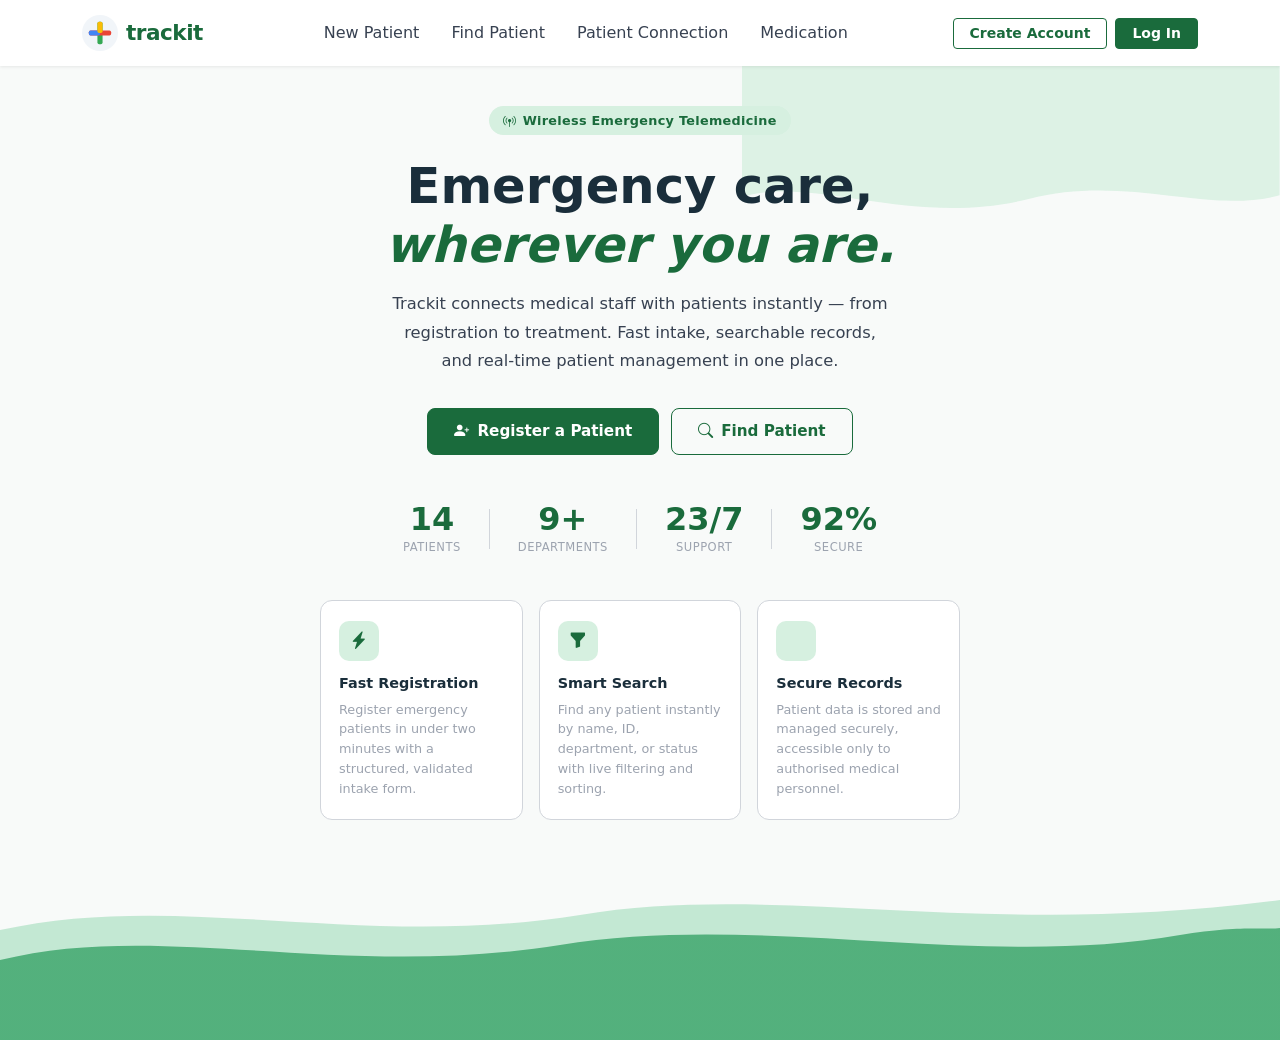
==== index.html @ 29e32b91 "feat: add landing page HTML and JavaScript for animated stats counter" ====
<!DOCTYPE html>
<html lang="en">

<head>
    <meta charset="UTF-8" />
    <meta name="viewport" content="width=device-width, initial-scale=1.0" />
    <title>Trackit – Wireless Emergency Telemedicine</title>

    <link href="https://cdn.jsdelivr.net/npm/bootstrap@5.3.3/dist/css/bootstrap.min.css" rel="stylesheet" />
    <link href="https://cdn.jsdelivr.net/npm/bootstrap-icons@1.11.3/font/bootstrap-icons.min.css" rel="stylesheet" />
    <link rel="stylesheet" href="css/styles.css" />

    <style>
        .page-shell {
            position: relative;
            min-height: 100vh;
            overflow: hidden;
            display: flex;
            flex-direction: column;
            background: #f8faf9;
        }

        .deco-top {
            position: absolute;
            top: 0;
            right: 0;
            width: 42%;
            z-index: 0;
            pointer-events: none;
        }

        .deco-bottom {
            position: absolute;
            bottom: 0;
            left: 0;
            width: 100%;
            z-index: 0;
            pointer-events: none;
        }

        /* ── Hero ─────────────────────────────────────── */
        .hero-center {
            flex: 1;
            display: flex;
            flex-direction: column;
            align-items: center;
            justify-content: center;
            position: relative;
            z-index: 10;
            padding: 40px 16px 220px;
            text-align: center;
        }

        .hero-inner {
            max-width: 640px;
            width: 100%;
        }

        .hero-badge {
            display: inline-flex;
            align-items: center;
            gap: 6px;
            background: var(--green-light);
            color: var(--green-dark);
            font-size: .8rem;
            font-weight: 600;
            padding: 5px 14px;
            border-radius: 20px;
            margin-bottom: 22px;
            letter-spacing: .3px;
        }

        .hero-title {
            font-size: clamp(1.9rem, 5vw, 3.1rem);
            font-weight: 800;
            color: var(--text-dark);
            line-height: 1.18;
            margin-bottom: 16px;
        }

        .hero-title em {
            font-style: italic;
            color: var(--green-dark);
        }

        .hero-sub {
            font-size: 1.02rem;
            color: var(--text-mid);
            line-height: 1.75;
            margin-bottom: 32px;
            max-width: 500px;
            margin-left: auto;
            margin-right: auto;
        }

        .hero-actions {
            display: flex;
            gap: 12px;
            justify-content: center;
            flex-wrap: wrap;
            margin-bottom: 44px;
        }

        .hero-actions .btn {
            padding: 11px 26px;
            font-weight: 600;
            border-radius: 8px;
            font-size: .95rem;
        }

        /* ── Stats ─────────────────────────────────────── */
        .stats-row {
            display: flex;
            justify-content: center;
            align-items: center;
            gap: 0;
            margin-bottom: 44px;
            flex-wrap: nowrap;
        }

        .stat-item {
            text-align: center;
            padding: 0 28px;
        }

        .stat-number {
            font-size: 2rem;
            font-weight: 800;
            color: var(--green-dark);
            line-height: 1;
            display: block;
        }

        .stat-label {
            font-size: .72rem;
            color: var(--text-muted);
            margin-top: 4px;
            text-transform: uppercase;
            letter-spacing: .5px;
            white-space: nowrap;
        }

        .stat-divider {
            width: 1px;
            height: 40px;
            background: var(--border);
            flex-shrink: 0;
        }

        /* ── Feature cards ─────────────────────────────── */
        .features-row {
            display: grid;
            grid-template-columns: repeat(3, 1fr);
            gap: 16px;
            width: 100%;
            max-width: 800px;
        }

        .feat-card {
            background: white;
            border: 1.5px solid var(--border);
            border-radius: 12px;
            padding: 20px 18px;
            text-align: left;
            transition: box-shadow .2s, border-color .2s;
        }

        .feat-card:hover {
            box-shadow: 0 4px 16px rgba(26, 107, 60, .10);
            border-color: var(--green-main);
        }

        .feat-icon {
            width: 40px;
            height: 40px;
            border-radius: 10px;
            background: var(--green-light);
            display: flex;
            align-items: center;
            justify-content: center;
            margin-bottom: 12px;
            font-size: 1.1rem;
            color: var(--green-dark);
        }

        .feat-title {
            font-size: .9rem;
            font-weight: 700;
            color: var(--text-dark);
            margin-bottom: 5px;
        }

        .feat-desc {
            font-size: .8rem;
            color: var(--text-muted);
            line-height: 1.55;
            margin: 0;
        }

        @media (max-width: 768px) {
            .deco-top {
                width: 58%;
            }

            .hero-center {
                padding-bottom: 180px;
            }

            .features-row {
                grid-template-columns: 1fr;
                gap: 10px;
            }

            .stats-row {
                gap: 0;
            }

            .stat-item {
                padding: 0 16px;
            }

            .stat-number {
                font-size: 1.5rem;
            }
        }

        @media (max-width: 480px) {
            .stat-divider {
                height: 28px;
            }

            .stat-item {
                padding: 0 10px;
            }
        }
    </style>
</head>

<body>
    <div class="page-shell">

        <!-- ── Top-right light wave ──────────────────────── -->
        <svg class="deco-top" viewBox="0 0 600 460" fill="none" xmlns="http://www.w3.org/2000/svg" aria-hidden="true">
            <path d="M600 0 L0 0 L0 220
             C80 195, 190 255, 320 222
             C430 194, 520 240, 600 218 Z" fill="#d6f0e0" opacity="0.78" />
        </svg>

        <!-- ── Bottom dramatic wave ───────────────────────── -->
        <svg class="deco-bottom" viewBox="0 0 1280 290" fill="none" xmlns="http://www.w3.org/2000/svg"
            aria-hidden="true">
            <path d="M0 180 C180 140,360 200,580 165
             C780 132,980 190,1280 150 L1280 290 L0 290 Z" fill="#3cb871" opacity="0.28" />
            <path d="M0 210 C160 170,340 230,560 195
             C760 162,980 220,1180 185
             C1240 175,1265 180,1280 178
             L1280 290 L0 290 Z" fill="url(#heroGrad)" />
            <defs>
                <linearGradient id="heroGrad" x1="0" y1="0" x2="1280" y2="0">
                    <stop offset="0%" stop-color="#2e9e60" stop-opacity="0.75" />
                    <stop offset="100%" stop-color="#1a6b3c" />
                </linearGradient>
            </defs>
        </svg>

        <!-- ── Navbar ─────────────────────────────────────── -->
        <nav class="navbar navbar-expand-lg" style="position:relative;z-index:100;">
            <div class="container-xl">
                <a class="navbar-brand d-flex align-items-center gap-2" href="index.html">
                    <svg width="36" height="36" viewBox="0 0 42 42" fill="none" xmlns="http://www.w3.org/2000/svg"
                        aria-hidden="true">
                        <circle cx="21" cy="21" r="21" fill="#f1f5f9" />
                        <rect x="18" y="8" width="6" height="26" rx="2" fill="#34a853" />
                        <rect x="8" y="18" width="26" height="6" rx="2" fill="#ea4335" />
                        <rect x="8" y="18" width="13" height="6" rx="2" fill="#4285f4" />
                        <rect x="18" y="8" width="6" height="13" rx="2" fill="#fbbc05" />
                    </svg>
                    <span class="brand-name">trackit</span>
                </a>
                <button class="navbar-toggler border-0" type="button" data-bs-toggle="collapse"
                    data-bs-target="#navMenu" aria-controls="navMenu" aria-expanded="false"
                    aria-label="Toggle navigation">
                    <span class="navbar-toggler-icon"></span>
                </button>
                <div class="collapse navbar-collapse" id="navMenu">
                    <ul class="navbar-nav mx-auto gap-1">
                        <li class="nav-item"><a class="nav-link" href="new-patient.html">New Patient</a></li>
                        <li class="nav-item"><a class="nav-link" href="find-patient.html">Find Patient</a></li>
                        <li class="nav-item"><a class="nav-link" href="#">Patient Connection</a></li>
                        <li class="nav-item"><a class="nav-link" href="#">Medication</a></li>
                    </ul>
                    <div class="d-flex gap-2 mt-2 mt-lg-0">
                        <a href="#" class="btn btn-outline-primary btn-sm px-3">Create Account</a>
                        <a href="login.html" class="btn btn-primary btn-sm px-3">Log In</a>
                    </div>
                </div>
            </div>
        </nav>

        <!-- ── Hero ───────────────────────────────────────── -->
        <div class="hero-center">
            <div class="hero-inner">

                <div class="hero-badge">
                    <i class="bi bi-broadcast-pin"></i>
                    Wireless Emergency Telemedicine
                </div>

                <h1 class="hero-title">
                    Emergency care,<br />
                    <em>wherever you are.</em>
                </h1>

                <p class="hero-sub">
                    Trackit connects medical staff with patients instantly — from
                    registration to treatment. Fast intake, searchable records,
                    and real-time patient management in one place.
                </p>

                <div class="hero-actions">
                    <a href="new-patient.html" class="btn btn-primary">
                        <i class="bi bi-person-plus-fill me-2"></i>Register a Patient
                    </a>
                    <a href="find-patient.html" class="btn btn-outline-primary">
                        <i class="bi bi-search me-2"></i>Find Patient
                    </a>
                </div>

                <!-- Stats row — all four on one line -->
                <div class="stats-row">
                    <div class="stat-item">
                        <span class="stat-number">
                            <span data-count="15" data-suffix="">0</span>
                        </span>
                        <div class="stat-label">Patients</div>
                    </div>
                    <div class="stat-divider"></div>
                    <div class="stat-item">
                        <span class="stat-number">
                            <span data-count="10" data-suffix="+">0</span>
                        </span>
                        <div class="stat-label">Departments</div>
                    </div>
                    <div class="stat-divider"></div>
                    <div class="stat-item">
                        <span class="stat-number">
                            <span data-count="24" data-suffix="/7">0</span>
                        </span>
                        <div class="stat-label">Support</div>
                    </div>
                    <div class="stat-divider"></div>
                    <div class="stat-item">
                        <span class="stat-number">
                            <span data-count="100" data-suffix="%">0</span>
                        </span>
                        <div class="stat-label">Secure</div>
                    </div>
                </div>

                <!-- Feature cards -->
                <div class="features-row">
                    <div class="feat-card">
                        <div class="feat-icon">
                            <i class="bi bi-lightning-charge-fill"></i>
                        </div>
                        <div class="feat-title">Fast Registration</div>
                        <p class="feat-desc">
                            Register emergency patients in under two minutes with
                            a structured, validated intake form.
                        </p>
                    </div>
                    <div class="feat-card">
                        <div class="feat-icon">
                            <i class="bi bi-funnel-fill"></i>
                        </div>
                        <div class="feat-title">Smart Search</div>
                        <p class="feat-desc">
                            Find any patient instantly by name, ID, department,
                            or status with live filtering and sorting.
                        </p>
                    </div>
                    <div class="feat-card">
                        <div class="feat-icon">
                            <i class="bi bi-shield-check-fill"></i>
                        </div>
                        <div class="feat-title">Secure Records</div>
                        <p class="feat-desc">
                            Patient data is stored and managed securely, accessible
                            only to authorised medical personnel.
                        </p>
                    </div>
                </div>

            </div>
        </div>

    </div><!-- /.page-shell -->

    <script src="https://cdn.jsdelivr.net/npm/bootstrap@5.3.3/dist/js/bootstrap.bundle.min.js"></script>
    <script src="js/index.js"></script>
</body>

</html>
---- css/styles.css ----
/* ================================================================
   TRACKIT — Shared Stylesheet
   Bootstrap 5 overrides + custom design tokens + components
   ================================================================ */

:root {
	--green-dark: #1a6b3c;
	--green-main: #2e9e60;
	--green-light: #d6f0e0;
	--text-dark: #1a2e3b;
	--text-mid: #374151;
	--text-muted: #9ca3af;
	--border: #d1d5db;
	--white: #ffffff;
	--bg: #f9fafb;
	--radius-md: 8px;
	--radius-lg: 14px;
	--shadow-sm: 0 1px 3px rgba(0, 0, 0, .08);
	--shadow-md: 0 4px 16px rgba(0, 0, 0, .10);
}

/* ── Base ──────────────────────────────────────────── */
body {
	font-family: 'Segoe UI', system-ui, -apple-system, sans-serif;
	background: var(--bg);
	color: var(--text-mid);
}

/* ── Bootstrap primary overrides ───────────────────── */
.btn-primary {
	background-color: var(--green-dark) !important;
	border-color: var(--green-dark) !important;
	font-weight: 600;
}

.btn-primary:hover,
.btn-primary:focus,
.btn-primary:active {
	background-color: var(--green-main) !important;
	border-color: var(--green-main) !important;
	box-shadow: 0 0 0 0.2rem rgba(46, 158, 96, .3) !important;
}

.btn-outline-primary {
	color: var(--green-dark) !important;
	border-color: var(--green-dark) !important;
	font-weight: 600;
}

.btn-outline-primary:hover,
.btn-outline-primary:focus {
	background-color: var(--green-dark) !important;
	color: var(--white) !important;
}

.form-control:focus,
.form-select:focus {
	border-color: var(--green-main);
	box-shadow: 0 0 0 0.2rem rgba(46, 158, 96, .2);
}

.text-primary {
	color: var(--green-dark) !important;
}

.bg-primary {
	background-color: var(--green-dark) !important;
}

.border-primary {
	border-color: var(--green-dark) !important;
}

/* ── Navbar ─────────────────────────────────────────── */
.navbar {
	background: var(--white);
	box-shadow: var(--shadow-sm);
	padding: 10px 0;
	position: relative;
	z-index: 200;
}

.brand-name {
	font-size: 1.35rem;
	font-weight: 800;
	color: var(--green-dark);
	letter-spacing: -0.5px;
}

.navbar-nav .nav-link {
	color: var(--text-mid) !important;
	font-weight: 500;
	padding: 6px 14px !important;
	border-radius: 6px;
	transition: background 0.15s, color 0.15s;
}

.navbar-nav .nav-link:hover,
.navbar-nav .nav-link.active {
	color: var(--green-dark) !important;
	background: var(--green-light);
}

.navbar-toggler:focus {
	box-shadow: none;
}

/* ── Wave decorations ───────────────────────────────── */
.wave-light {
	position: fixed;
	right: 0;
	top: 60px;
	width: 52%;
	z-index: 0;
	pointer-events: none;
}

.wave-dark {
	position: fixed;
	right: 0;
	bottom: 0;
	width: 100%;
	z-index: 0;
	pointer-events: none;
}

/* ── Section headings ───────────────────────────────── */
.section-heading {
	display: flex;
	align-items: center;
	gap: 10px;
	margin-bottom: 14px;
}

.section-heading h2 {
	font-size: 1rem;
	font-weight: 700;
	color: var(--text-dark);
	margin: 0;
}

.section-icon {
	width: 32px;
	height: 32px;
	border-radius: 50%;
	background: var(--green-light);
	display: flex;
	align-items: center;
	justify-content: center;
	flex-shrink: 0;
}

.section-icon svg {
	width: 16px;
	height: 16px;
	fill: var(--green-dark);
}

/* ── Cards ──────────────────────────────────────────── */
.trackit-card {
	background: var(--white);
	border: 1.5px solid var(--border);
	border-radius: var(--radius-lg);
	padding: 22px 24px;
}

/* ── Sortable table ─────────────────────────────────── */
.table-sortable th[data-col] {
	cursor: pointer;
	user-select: none;
	white-space: nowrap;
}

.table-sortable th[data-col]:hover {
	background: var(--green-light);
	color: var(--green-dark);
}

.sort-icon {
	font-size: 0.72rem;
	opacity: 0.4;
	margin-left: 4px;
	transition: opacity 0.15s;
}

.sort-icon.active {
	opacity: 1;
	color: var(--green-dark);
}

/* ── Status badges ──────────────────────────────────── */
.badge-active {
	background: #dcfce7;
	color: #15803d;
	font-weight: 600;
	padding: 3px 10px;
	border-radius: 20px;
	font-size: 0.76rem;
	display: inline-block;
}

.badge-inactive {
	background: #fee2e2;
	color: #dc2626;
	font-weight: 600;
	padding: 3px 10px;
	border-radius: 20px;
	font-size: 0.76rem;
	display: inline-block;
}

/* ── Photo upload preview ────────────────────────────── */
.photo-preview {
	width: 100%;
	aspect-ratio: 4 / 3;
	border: 1.5px dashed var(--border);
	border-radius: var(--radius-md);
	background: repeating-conic-gradient(#f0f0f0 0% 25%, #fafafa 0% 50%) 0 0 / 20px 20px;
	display: flex;
	align-items: center;
	justify-content: center;
	overflow: hidden;
}

.photo-preview img {
	width: 100%;
	height: 100%;
	object-fit: cover;
	display: block;
}

/* ── Toast container ─────────────────────────────────── */
#toastContainer {
	position: fixed;
	top: 20px;
	right: 20px;
	z-index: 9999;
}

/* ── Login page ──────────────────────────────────────── */
.login-wrap {
	min-height: calc(100vh - 64px);
	display: flex;
	align-items: center;
	justify-content: center;
	position: relative;
	z-index: 10;
	padding: 40px 16px;
}

.login-card {
	background: var(--white);
	border: 1.5px solid var(--border);
	border-radius: var(--radius-lg);
	padding: 40px 40px 36px;
	width: 100%;
	max-width: 440px;
	box-shadow: var(--shadow-md);
}

/* ── Hero page ───────────────────────────────────────── */
.hero-wrap {
	position: relative;
	z-index: 10;
	min-height: calc(100vh - 64px);
	display: flex;
	align-items: center;
	justify-content: center;
	text-align: center;
	padding: 60px 16px;
}

.hero-wrap h1 {
	font-size: clamp(2rem, 5vw, 3rem);
	font-weight: 800;
	color: var(--text-dark);
	line-height: 1.2;
	margin-bottom: 20px;
}

.hero-wrap h1 em {
	font-style: italic;
}

.hero-wrap h1 span {
	color: var(--green-dark);
}

.hero-wrap p {
	font-size: 1.05rem;
	color: var(--text-mid);
	max-width: 540px;
	margin: 0 auto 32px;
	line-height: 1.7;
}

.stats-row {
	display: flex;
	justify-content: center;
	gap: 40px;
	margin-top: 48px;
	flex-wrap: wrap;
}

.stat-item {
	text-align: center;
}

.stat-number {
	font-size: 2rem;
	font-weight: 800;
	color: var(--green-dark);
	line-height: 1;
}

.stat-label {
	font-size: 0.82rem;
	color: var(--text-muted);
	margin-top: 4px;
}

/* ── New Patient page ────────────────────────────────── */
.patient-grid {
	position: relative;
	z-index: 10;
	display: grid;
	grid-template-columns: 1fr 300px;
	gap: 24px;
	max-width: 1160px;
	margin: 28px auto;
	padding: 0 24px;
}

.form-field-row {
	display: grid;
	grid-template-columns: 130px 1fr;
	align-items: center;
	gap: 8px;
	margin-bottom: 10px;
}

.form-field-row label {
	font-size: 0.875rem;
	color: var(--text-mid);
	white-space: nowrap;
	font-weight: 500;
}

.form-2col {
	display: grid;
	grid-template-columns: 1fr 1fr;
	gap: 0 28px;
}

.action-row {
	position: relative;
	z-index: 10;
	display: flex;
	justify-content: center;
	gap: 14px;
	padding: 16px 24px 40px;
}

/* ── Find Patient page ───────────────────────────────── */
.find-wrap {
	position: relative;
	z-index: 10;
	max-width: 1280px;
	margin: 28px auto;
	padding: 0 24px;
}

.filter-bar {
	background: var(--white);
	border: 1.5px solid var(--border);
	border-radius: var(--radius-lg);
	padding: 16px 20px;
	margin-bottom: 20px;
}

.table-card {
	background: var(--white);
	border: 1.5px solid var(--border);
	border-radius: var(--radius-lg);
	overflow: hidden;
}

/* ── Responsive ──────────────────────────────────────── */
@media (max-width: 991px) {
	.patient-grid {
		grid-template-columns: 1fr;
	}

	.form-2col {
		grid-template-columns: 1fr;
	}
}

@media (max-width: 768px) {

	.wave-light,
	.wave-dark {
		display: none;
	}

	.login-card {
		padding: 28px 20px;
	}

	.form-field-row {
		grid-template-columns: 1fr;
		gap: 4px;
	}

	.patient-grid {
		padding: 0 12px;
		margin: 16px auto;
	}

	.find-wrap {
		padding: 0 12px;
	}

	.stats-row {
		gap: 24px;
	}
}
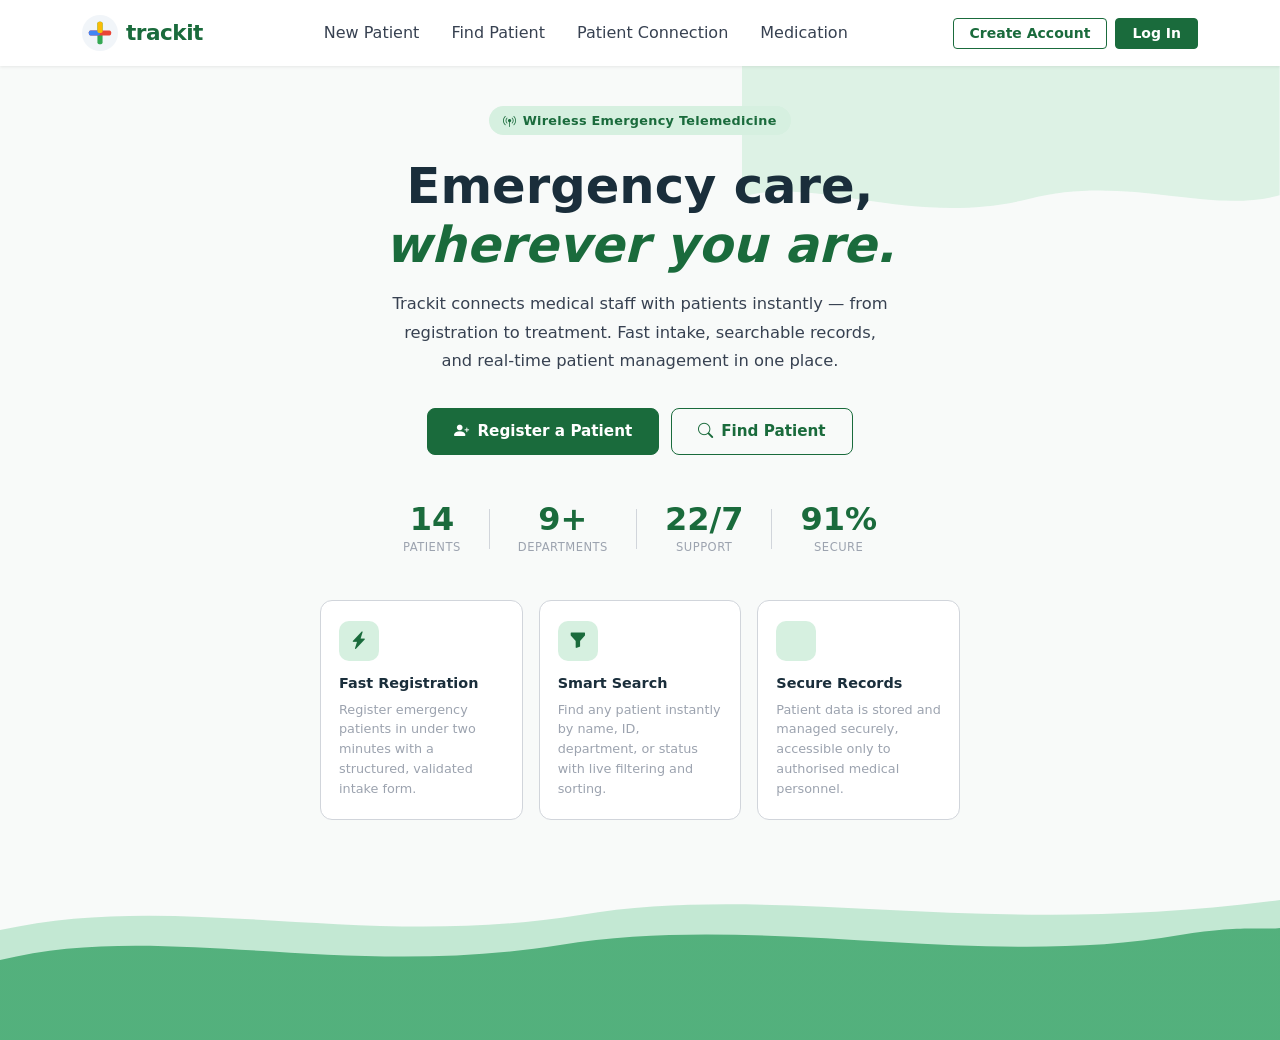
==== commit 685d5d20: "feat: Add patient connection page with ECG monitoring and vital signs display" ====
--- a/index.html
+++ b/index.html
@@ -1,403 +1,359 @@
 <!DOCTYPE html>
 <html lang="en">
-
 <head>
-    <meta charset="UTF-8" />
-    <meta name="viewport" content="width=device-width, initial-scale=1.0" />
-    <title>Trackit – Wireless Emergency Telemedicine</title>
-
-    <link href="https://cdn.jsdelivr.net/npm/bootstrap@5.3.3/dist/css/bootstrap.min.css" rel="stylesheet" />
-    <link href="https://cdn.jsdelivr.net/npm/bootstrap-icons@1.11.3/font/bootstrap-icons.min.css" rel="stylesheet" />
-    <link rel="stylesheet" href="css/styles.css" />
-
-    <style>
-        .page-shell {
-            position: relative;
-            min-height: 100vh;
-            overflow: hidden;
-            display: flex;
-            flex-direction: column;
-            background: #f8faf9;
-        }
-
-        .deco-top {
-            position: absolute;
-            top: 0;
-            right: 0;
-            width: 42%;
-            z-index: 0;
-            pointer-events: none;
-        }
-
-        .deco-bottom {
-            position: absolute;
-            bottom: 0;
-            left: 0;
-            width: 100%;
-            z-index: 0;
-            pointer-events: none;
-        }
-
-        /* ── Hero ─────────────────────────────────────── */
-        .hero-center {
-            flex: 1;
-            display: flex;
-            flex-direction: column;
-            align-items: center;
-            justify-content: center;
-            position: relative;
-            z-index: 10;
-            padding: 40px 16px 220px;
-            text-align: center;
-        }
-
-        .hero-inner {
-            max-width: 640px;
-            width: 100%;
-        }
-
-        .hero-badge {
-            display: inline-flex;
-            align-items: center;
-            gap: 6px;
-            background: var(--green-light);
-            color: var(--green-dark);
-            font-size: .8rem;
-            font-weight: 600;
-            padding: 5px 14px;
-            border-radius: 20px;
-            margin-bottom: 22px;
-            letter-spacing: .3px;
-        }
-
-        .hero-title {
-            font-size: clamp(1.9rem, 5vw, 3.1rem);
-            font-weight: 800;
-            color: var(--text-dark);
-            line-height: 1.18;
-            margin-bottom: 16px;
-        }
-
-        .hero-title em {
-            font-style: italic;
-            color: var(--green-dark);
-        }
-
-        .hero-sub {
-            font-size: 1.02rem;
-            color: var(--text-mid);
-            line-height: 1.75;
-            margin-bottom: 32px;
-            max-width: 500px;
-            margin-left: auto;
-            margin-right: auto;
-        }
-
-        .hero-actions {
-            display: flex;
-            gap: 12px;
-            justify-content: center;
-            flex-wrap: wrap;
-            margin-bottom: 44px;
-        }
-
-        .hero-actions .btn {
-            padding: 11px 26px;
-            font-weight: 600;
-            border-radius: 8px;
-            font-size: .95rem;
-        }
-
-        /* ── Stats ─────────────────────────────────────── */
-        .stats-row {
-            display: flex;
-            justify-content: center;
-            align-items: center;
-            gap: 0;
-            margin-bottom: 44px;
-            flex-wrap: nowrap;
-        }
-
-        .stat-item {
-            text-align: center;
-            padding: 0 28px;
-        }
-
-        .stat-number {
-            font-size: 2rem;
-            font-weight: 800;
-            color: var(--green-dark);
-            line-height: 1;
-            display: block;
-        }
-
-        .stat-label {
-            font-size: .72rem;
-            color: var(--text-muted);
-            margin-top: 4px;
-            text-transform: uppercase;
-            letter-spacing: .5px;
-            white-space: nowrap;
-        }
-
-        .stat-divider {
-            width: 1px;
-            height: 40px;
-            background: var(--border);
-            flex-shrink: 0;
-        }
-
-        /* ── Feature cards ─────────────────────────────── */
-        .features-row {
-            display: grid;
-            grid-template-columns: repeat(3, 1fr);
-            gap: 16px;
-            width: 100%;
-            max-width: 800px;
-        }
-
-        .feat-card {
-            background: white;
-            border: 1.5px solid var(--border);
-            border-radius: 12px;
-            padding: 20px 18px;
-            text-align: left;
-            transition: box-shadow .2s, border-color .2s;
-        }
-
-        .feat-card:hover {
-            box-shadow: 0 4px 16px rgba(26, 107, 60, .10);
-            border-color: var(--green-main);
-        }
-
-        .feat-icon {
-            width: 40px;
-            height: 40px;
-            border-radius: 10px;
-            background: var(--green-light);
-            display: flex;
-            align-items: center;
-            justify-content: center;
-            margin-bottom: 12px;
-            font-size: 1.1rem;
-            color: var(--green-dark);
-        }
-
-        .feat-title {
-            font-size: .9rem;
-            font-weight: 700;
-            color: var(--text-dark);
-            margin-bottom: 5px;
-        }
-
-        .feat-desc {
-            font-size: .8rem;
-            color: var(--text-muted);
-            line-height: 1.55;
-            margin: 0;
-        }
-
-        @media (max-width: 768px) {
-            .deco-top {
-                width: 58%;
-            }
-
-            .hero-center {
-                padding-bottom: 180px;
-            }
-
-            .features-row {
-                grid-template-columns: 1fr;
-                gap: 10px;
-            }
-
-            .stats-row {
-                gap: 0;
-            }
-
-            .stat-item {
-                padding: 0 16px;
-            }
-
-            .stat-number {
-                font-size: 1.5rem;
-            }
-        }
-
-        @media (max-width: 480px) {
-            .stat-divider {
-                height: 28px;
-            }
-
-            .stat-item {
-                padding: 0 10px;
-            }
-        }
-    </style>
+  <meta charset="UTF-8" />
+  <meta name="viewport" content="width=device-width, initial-scale=1.0" />
+  <title>Trackit – Wireless Emergency Telemedicine</title>
+
+  <link href="https://cdn.jsdelivr.net/npm/bootstrap@5.3.3/dist/css/bootstrap.min.css" rel="stylesheet" />
+  <link href="https://cdn.jsdelivr.net/npm/bootstrap-icons@1.11.3/font/bootstrap-icons.min.css" rel="stylesheet" />
+  <link rel="stylesheet" href="css/styles.css" />
+
+  <style>
+    .page-shell {
+      position: relative;
+      min-height: 100vh;
+      overflow: hidden;
+      display: flex;
+      flex-direction: column;
+      background: #f8faf9;
+    }
+    .deco-top {
+      position: absolute;
+      top: 0; right: 0;
+      width: 42%;
+      z-index: 0;
+      pointer-events: none;
+    }
+    .deco-bottom {
+      position: absolute;
+      bottom: 0; left: 0;
+      width: 100%;
+      z-index: 0;
+      pointer-events: none;
+    }
+
+    /* ── Hero ─────────────────────────────────────── */
+    .hero-center {
+      flex: 1;
+      display: flex;
+      flex-direction: column;
+      align-items: center;
+      justify-content: center;
+      position: relative;
+      z-index: 10;
+      padding: 40px 16px 220px;
+      text-align: center;
+    }
+    .hero-inner { max-width: 640px; width: 100%; }
+
+    .hero-badge {
+      display: inline-flex;
+      align-items: center;
+      gap: 6px;
+      background: var(--green-light);
+      color: var(--green-dark);
+      font-size: .8rem;
+      font-weight: 600;
+      padding: 5px 14px;
+      border-radius: 20px;
+      margin-bottom: 22px;
+      letter-spacing: .3px;
+    }
+    .hero-title {
+      font-size: clamp(1.9rem, 5vw, 3.1rem);
+      font-weight: 800;
+      color: var(--text-dark);
+      line-height: 1.18;
+      margin-bottom: 16px;
+    }
+    .hero-title em {
+      font-style: italic;
+      color: var(--green-dark);
+    }
+    .hero-sub {
+      font-size: 1.02rem;
+      color: var(--text-mid);
+      line-height: 1.75;
+      margin-bottom: 32px;
+      max-width: 500px;
+      margin-left: auto;
+      margin-right: auto;
+    }
+    .hero-actions {
+      display: flex;
+      gap: 12px;
+      justify-content: center;
+      flex-wrap: wrap;
+      margin-bottom: 44px;
+    }
+    .hero-actions .btn {
+      padding: 11px 26px;
+      font-weight: 600;
+      border-radius: 8px;
+      font-size: .95rem;
+    }
+
+    /* ── Stats ─────────────────────────────────────── */
+    .stats-row {
+      display: flex;
+      justify-content: center;
+      align-items: center;
+      gap: 0;
+      margin-bottom: 44px;
+      flex-wrap: nowrap;
+    }
+    .stat-item {
+      text-align: center;
+      padding: 0 28px;
+    }
+    .stat-number {
+      font-size: 2rem;
+      font-weight: 800;
+      color: var(--green-dark);
+      line-height: 1;
+      display: block;
+    }
+    .stat-label {
+      font-size: .72rem;
+      color: var(--text-muted);
+      margin-top: 4px;
+      text-transform: uppercase;
+      letter-spacing: .5px;
+      white-space: nowrap;
+    }
+    .stat-divider {
+      width: 1px;
+      height: 40px;
+      background: var(--border);
+      flex-shrink: 0;
+    }
+
+    /* ── Feature cards ─────────────────────────────── */
+    .features-row {
+      display: grid;
+      grid-template-columns: repeat(3, 1fr);
+      gap: 16px;
+      width: 100%;
+      max-width: 800px;
+    }
+    .feat-card {
+      background: white;
+      border: 1.5px solid var(--border);
+      border-radius: 12px;
+      padding: 20px 18px;
+      text-align: left;
+      transition: box-shadow .2s, border-color .2s;
+    }
+    .feat-card:hover {
+      box-shadow: 0 4px 16px rgba(26,107,60,.10);
+      border-color: var(--green-main);
+    }
+    .feat-icon {
+      width: 40px;
+      height: 40px;
+      border-radius: 10px;
+      background: var(--green-light);
+      display: flex;
+      align-items: center;
+      justify-content: center;
+      margin-bottom: 12px;
+      font-size: 1.1rem;
+      color: var(--green-dark);
+    }
+    .feat-title {
+      font-size: .9rem;
+      font-weight: 700;
+      color: var(--text-dark);
+      margin-bottom: 5px;
+    }
+    .feat-desc {
+      font-size: .8rem;
+      color: var(--text-muted);
+      line-height: 1.55;
+      margin: 0;
+    }
+
+    @media (max-width: 768px) {
+      .deco-top { width: 58%; }
+      .hero-center { padding-bottom: 180px; }
+      .features-row { grid-template-columns: 1fr; gap: 10px; }
+      .stats-row { gap: 0; }
+      .stat-item { padding: 0 16px; }
+      .stat-number { font-size: 1.5rem; }
+    }
+    @media (max-width: 480px) {
+      .stat-divider { height: 28px; }
+      .stat-item { padding: 0 10px; }
+    }
+  </style>
 </head>
-
 <body>
-    <div class="page-shell">
-
-        <!-- ── Top-right light wave ──────────────────────── -->
-        <svg class="deco-top" viewBox="0 0 600 460" fill="none" xmlns="http://www.w3.org/2000/svg" aria-hidden="true">
-            <path d="M600 0 L0 0 L0 220
+<div class="page-shell">
+
+  <!-- ── Top-right light wave ──────────────────────── -->
+  <svg class="deco-top" viewBox="0 0 600 460" fill="none"
+       xmlns="http://www.w3.org/2000/svg" aria-hidden="true">
+    <path d="M600 0 L0 0 L0 220
              C80 195, 190 255, 320 222
-             C430 194, 520 240, 600 218 Z" fill="#d6f0e0" opacity="0.78" />
-        </svg>
-
-        <!-- ── Bottom dramatic wave ───────────────────────── -->
-        <svg class="deco-bottom" viewBox="0 0 1280 290" fill="none" xmlns="http://www.w3.org/2000/svg"
-            aria-hidden="true">
-            <path d="M0 180 C180 140,360 200,580 165
-             C780 132,980 190,1280 150 L1280 290 L0 290 Z" fill="#3cb871" opacity="0.28" />
-            <path d="M0 210 C160 170,340 230,560 195
+             C430 194, 520 240, 600 218 Z"
+          fill="#d6f0e0" opacity="0.78"/>
+  </svg>
+
+  <!-- ── Bottom dramatic wave ───────────────────────── -->
+  <svg class="deco-bottom" viewBox="0 0 1280 290" fill="none"
+       xmlns="http://www.w3.org/2000/svg" aria-hidden="true">
+    <path d="M0 180 C180 140,360 200,580 165
+             C780 132,980 190,1280 150 L1280 290 L0 290 Z"
+          fill="#3cb871" opacity="0.28"/>
+    <path d="M0 210 C160 170,340 230,560 195
              C760 162,980 220,1180 185
              C1240 175,1265 180,1280 178
-             L1280 290 L0 290 Z" fill="url(#heroGrad)" />
-            <defs>
-                <linearGradient id="heroGrad" x1="0" y1="0" x2="1280" y2="0">
-                    <stop offset="0%" stop-color="#2e9e60" stop-opacity="0.75" />
-                    <stop offset="100%" stop-color="#1a6b3c" />
-                </linearGradient>
-            </defs>
+             L1280 290 L0 290 Z"
+          fill="url(#heroGrad)"/>
+    <defs>
+      <linearGradient id="heroGrad" x1="0" y1="0" x2="1280" y2="0">
+        <stop offset="0%"   stop-color="#2e9e60" stop-opacity="0.75"/>
+        <stop offset="100%" stop-color="#1a6b3c"/>
+      </linearGradient>
+    </defs>
+  </svg>
+
+  <!-- ── Navbar ─────────────────────────────────────── -->
+  <nav class="navbar navbar-expand-lg" style="position:relative;z-index:100;">
+    <div class="container-xl">
+      <a class="navbar-brand d-flex align-items-center gap-2" href="index.html">
+        <svg width="36" height="36" viewBox="0 0 42 42" fill="none"
+             xmlns="http://www.w3.org/2000/svg" aria-hidden="true">
+          <circle cx="21" cy="21" r="21" fill="#f1f5f9"/>
+          <rect x="18" y="8"  width="6" height="26" rx="2" fill="#34a853"/>
+          <rect x="8"  y="18" width="26" height="6"  rx="2" fill="#ea4335"/>
+          <rect x="8"  y="18" width="13" height="6"  rx="2" fill="#4285f4"/>
+          <rect x="18" y="8"  width="6"  height="13" rx="2" fill="#fbbc05"/>
         </svg>
-
-        <!-- ── Navbar ─────────────────────────────────────── -->
-        <nav class="navbar navbar-expand-lg" style="position:relative;z-index:100;">
-            <div class="container-xl">
-                <a class="navbar-brand d-flex align-items-center gap-2" href="index.html">
-                    <svg width="36" height="36" viewBox="0 0 42 42" fill="none" xmlns="http://www.w3.org/2000/svg"
-                        aria-hidden="true">
-                        <circle cx="21" cy="21" r="21" fill="#f1f5f9" />
-                        <rect x="18" y="8" width="6" height="26" rx="2" fill="#34a853" />
-                        <rect x="8" y="18" width="26" height="6" rx="2" fill="#ea4335" />
-                        <rect x="8" y="18" width="13" height="6" rx="2" fill="#4285f4" />
-                        <rect x="18" y="8" width="6" height="13" rx="2" fill="#fbbc05" />
-                    </svg>
-                    <span class="brand-name">trackit</span>
-                </a>
-                <button class="navbar-toggler border-0" type="button" data-bs-toggle="collapse"
-                    data-bs-target="#navMenu" aria-controls="navMenu" aria-expanded="false"
-                    aria-label="Toggle navigation">
-                    <span class="navbar-toggler-icon"></span>
-                </button>
-                <div class="collapse navbar-collapse" id="navMenu">
-                    <ul class="navbar-nav mx-auto gap-1">
-                        <li class="nav-item"><a class="nav-link" href="new-patient.html">New Patient</a></li>
-                        <li class="nav-item"><a class="nav-link" href="find-patient.html">Find Patient</a></li>
-                        <li class="nav-item"><a class="nav-link" href="#">Patient Connection</a></li>
-                        <li class="nav-item"><a class="nav-link" href="#">Medication</a></li>
-                    </ul>
-                    <div class="d-flex gap-2 mt-2 mt-lg-0">
-                        <a href="#" class="btn btn-outline-primary btn-sm px-3">Create Account</a>
-                        <a href="login.html" class="btn btn-primary btn-sm px-3">Log In</a>
-                    </div>
-                </div>
-            </div>
-        </nav>
-
-        <!-- ── Hero ───────────────────────────────────────── -->
-        <div class="hero-center">
-            <div class="hero-inner">
-
-                <div class="hero-badge">
-                    <i class="bi bi-broadcast-pin"></i>
-                    Wireless Emergency Telemedicine
-                </div>
-
-                <h1 class="hero-title">
-                    Emergency care,<br />
-                    <em>wherever you are.</em>
-                </h1>
-
-                <p class="hero-sub">
-                    Trackit connects medical staff with patients instantly — from
-                    registration to treatment. Fast intake, searchable records,
-                    and real-time patient management in one place.
-                </p>
-
-                <div class="hero-actions">
-                    <a href="new-patient.html" class="btn btn-primary">
-                        <i class="bi bi-person-plus-fill me-2"></i>Register a Patient
-                    </a>
-                    <a href="find-patient.html" class="btn btn-outline-primary">
-                        <i class="bi bi-search me-2"></i>Find Patient
-                    </a>
-                </div>
-
-                <!-- Stats row — all four on one line -->
-                <div class="stats-row">
-                    <div class="stat-item">
-                        <span class="stat-number">
-                            <span data-count="15" data-suffix="">0</span>
-                        </span>
-                        <div class="stat-label">Patients</div>
-                    </div>
-                    <div class="stat-divider"></div>
-                    <div class="stat-item">
-                        <span class="stat-number">
-                            <span data-count="10" data-suffix="+">0</span>
-                        </span>
-                        <div class="stat-label">Departments</div>
-                    </div>
-                    <div class="stat-divider"></div>
-                    <div class="stat-item">
-                        <span class="stat-number">
-                            <span data-count="24" data-suffix="/7">0</span>
-                        </span>
-                        <div class="stat-label">Support</div>
-                    </div>
-                    <div class="stat-divider"></div>
-                    <div class="stat-item">
-                        <span class="stat-number">
-                            <span data-count="100" data-suffix="%">0</span>
-                        </span>
-                        <div class="stat-label">Secure</div>
-                    </div>
-                </div>
-
-                <!-- Feature cards -->
-                <div class="features-row">
-                    <div class="feat-card">
-                        <div class="feat-icon">
-                            <i class="bi bi-lightning-charge-fill"></i>
-                        </div>
-                        <div class="feat-title">Fast Registration</div>
-                        <p class="feat-desc">
-                            Register emergency patients in under two minutes with
-                            a structured, validated intake form.
-                        </p>
-                    </div>
-                    <div class="feat-card">
-                        <div class="feat-icon">
-                            <i class="bi bi-funnel-fill"></i>
-                        </div>
-                        <div class="feat-title">Smart Search</div>
-                        <p class="feat-desc">
-                            Find any patient instantly by name, ID, department,
-                            or status with live filtering and sorting.
-                        </p>
-                    </div>
-                    <div class="feat-card">
-                        <div class="feat-icon">
-                            <i class="bi bi-shield-check-fill"></i>
-                        </div>
-                        <div class="feat-title">Secure Records</div>
-                        <p class="feat-desc">
-                            Patient data is stored and managed securely, accessible
-                            only to authorised medical personnel.
-                        </p>
-                    </div>
-                </div>
-
-            </div>
-        </div>
-
-    </div><!-- /.page-shell -->
-
-    <script src="https://cdn.jsdelivr.net/npm/bootstrap@5.3.3/dist/js/bootstrap.bundle.min.js"></script>
-    <script src="js/index.js"></script>
+        <span class="brand-name">trackit</span>
+      </a>
+      <button class="navbar-toggler border-0" type="button"
+              data-bs-toggle="collapse" data-bs-target="#navMenu"
+              aria-controls="navMenu" aria-expanded="false"
+              aria-label="Toggle navigation">
+        <span class="navbar-toggler-icon"></span>
+      </button>
+      <div class="collapse navbar-collapse" id="navMenu">
+        <ul class="navbar-nav mx-auto gap-1">
+          <li class="nav-item"><a class="nav-link" href="new-patient.html">New Patient</a></li>
+          <li class="nav-item"><a class="nav-link" href="find-patient.html">Find Patient</a></li>
+          <li class="nav-item"><a class="nav-link" href="patient-connection.html">Patient Connection</a></li>
+          <li class="nav-item"><a class="nav-link" href="#">Medication</a></li>
+        </ul>
+        <div class="d-flex gap-2 mt-2 mt-lg-0">
+          <a href="#" class="btn btn-outline-primary btn-sm px-3">Create Account</a>
+          <a href="login.html" class="btn btn-primary btn-sm px-3">Log In</a>
+        </div>
+      </div>
+    </div>
+  </nav>
+
+  <!-- ── Hero ───────────────────────────────────────── -->
+  <div class="hero-center">
+    <div class="hero-inner">
+
+      <div class="hero-badge">
+        <i class="bi bi-broadcast-pin"></i>
+        Wireless Emergency Telemedicine
+      </div>
+
+      <h1 class="hero-title">
+        Emergency care,<br/>
+        <em>wherever you are.</em>
+      </h1>
+
+      <p class="hero-sub">
+        Trackit connects medical staff with patients instantly — from
+        registration to treatment. Fast intake, searchable records,
+        and real-time patient management in one place.
+      </p>
+
+      <div class="hero-actions">
+        <a href="new-patient.html" class="btn btn-primary">
+          <i class="bi bi-person-plus-fill me-2"></i>Register a Patient
+        </a>
+        <a href="find-patient.html" class="btn btn-outline-primary">
+          <i class="bi bi-search me-2"></i>Find Patient
+        </a>
+      </div>
+
+      <!-- Stats row — all four on one line -->
+      <div class="stats-row">
+        <div class="stat-item">
+          <span class="stat-number">
+            <span data-count="15" data-suffix="">0</span>
+          </span>
+          <div class="stat-label">Patients</div>
+        </div>
+        <div class="stat-divider"></div>
+        <div class="stat-item">
+          <span class="stat-number">
+            <span data-count="10" data-suffix="+">0</span>
+          </span>
+          <div class="stat-label">Departments</div>
+        </div>
+        <div class="stat-divider"></div>
+        <div class="stat-item">
+          <span class="stat-number">
+            <span data-count="24" data-suffix="/7">0</span>
+          </span>
+          <div class="stat-label">Support</div>
+        </div>
+        <div class="stat-divider"></div>
+        <div class="stat-item">
+          <span class="stat-number">
+            <span data-count="100" data-suffix="%">0</span>
+          </span>
+          <div class="stat-label">Secure</div>
+        </div>
+      </div>
+
+      <!-- Feature cards -->
+      <div class="features-row">
+        <div class="feat-card">
+          <div class="feat-icon">
+            <i class="bi bi-lightning-charge-fill"></i>
+          </div>
+          <div class="feat-title">Fast Registration</div>
+          <p class="feat-desc">
+            Register emergency patients in under two minutes with
+            a structured, validated intake form.
+          </p>
+        </div>
+        <div class="feat-card">
+          <div class="feat-icon">
+            <i class="bi bi-funnel-fill"></i>
+          </div>
+          <div class="feat-title">Smart Search</div>
+          <p class="feat-desc">
+            Find any patient instantly by name, ID, department,
+            or status with live filtering and sorting.
+          </p>
+        </div>
+        <div class="feat-card">
+          <div class="feat-icon">
+            <i class="bi bi-shield-check-fill"></i>
+          </div>
+          <div class="feat-title">Secure Records</div>
+          <p class="feat-desc">
+            Patient data is stored and managed securely, accessible
+            only to authorised medical personnel.
+          </p>
+        </div>
+      </div>
+
+    </div>
+  </div>
+
+</div><!-- /.page-shell -->
+
+<script src="https://cdn.jsdelivr.net/npm/bootstrap@5.3.3/dist/js/bootstrap.bundle.min.js"></script>
+<script src="js/index.js"></script>
 </body>
-
 </html>
